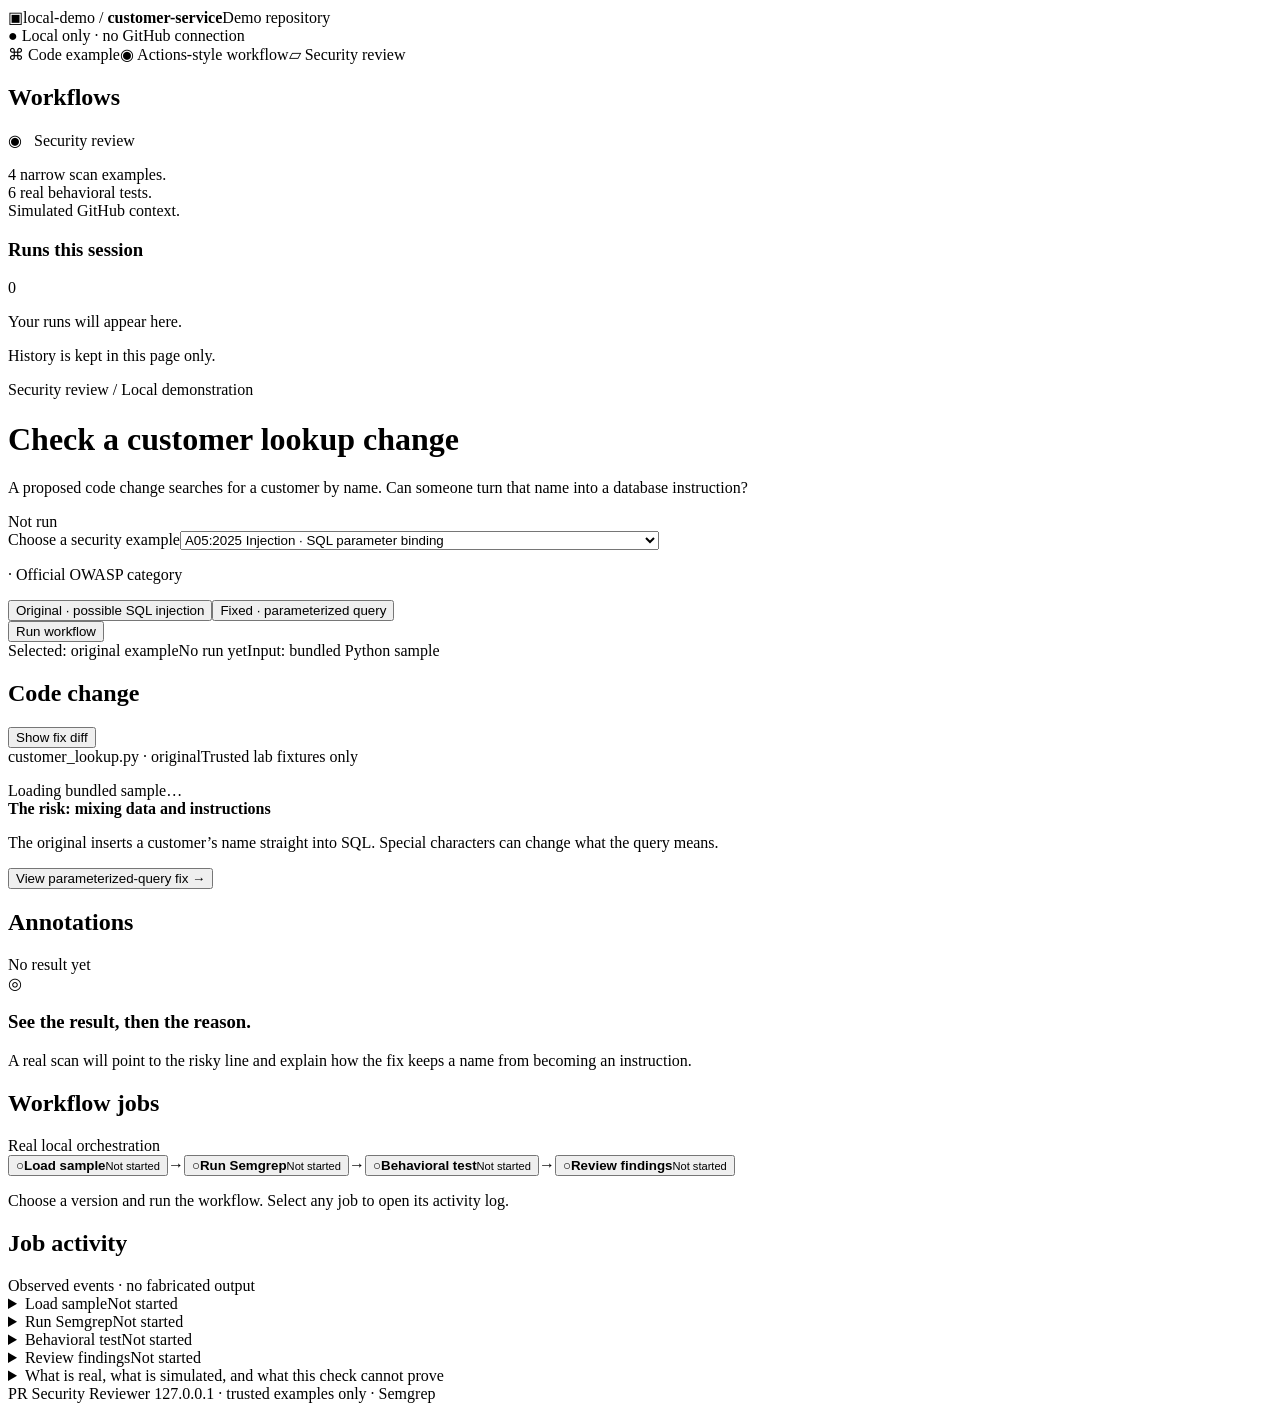
==== demo/ui/index.html @ b2082150 "Prepare current local reviewer, durable worker, and isolated demos" ====
<!doctype html>
<html lang="en"><head><meta charset="utf-8"><meta name="viewport" content="width=device-width,initial-scale=1"><title>Security review · Local workflow</title><link rel="stylesheet" href="/ui/demo.css"><script defer src="/ui/demo.js"></script></head>
<body><header><div class="repo"><span class="repo-icon" aria-hidden="true">▣</span><span>local-demo <span class="slash">/</span> <strong>customer-service</strong></span><span class="tag">Demo repository</span></div><div class="local">● Local only · no GitHub connection</div></header><nav class="repo-nav" aria-label="Demo context"><span>⌘ Code example</span><span class="nav-active">◉ Actions-style workflow</span><span>▱ Security review</span></nav>
<div class="layout"><aside class="sidebar"><h2>Workflows</h2><div class="selected-workflow">◉ &nbsp; Security review</div><p>4 narrow scan examples.<br>6 real behavioral tests.<br>Simulated GitHub context.</p><div class="history-heading"><h3>Runs this session</h3><span id="run-count">0</span></div><div id="history"><p class="empty-history">Your runs will appear here.</p></div><p class="history-note">History is kept in this page only.</p></aside>
<main><div class="run-heading"><div><p class="breadcrumb">Security review / Local demonstration</p><h1 id="scenario-title">Check a customer lookup change</h1><p class="intro" id="scenario-intro">A proposed code change searches for a customer by name. Can someone turn that name into a database instruction?</p></div><span id="overall" class="badge neutral">Not run</span></div>
<div class="scenario-picker"><label for="scenario">Choose a security example</label><select id="scenario"><option value="access">A01:2025 Broken Access Control · Invoice ownership</option><option value="config">A02:2025 Security Misconfiguration · Debug responses</option><option value="supply">A03:2025 Software Supply Chain Failures · Dependency release gates</option><option value="tls">A04:2025 Cryptographic Failures · TLS certificate verification</option><option value="sql" selected>A05:2025 Injection · SQL parameter binding</option><option value="design">A06:2025 Insecure Design · One coupon per customer</option><option value="auth">A07:2025 Authentication Failures · Session rotation at login</option><option value="yaml">A08:2025 Software or Data Integrity Failures · Safe YAML deserialization</option><option value="logging">A09:2025 Security Logging and Alerting Failures · Observable access denials</option><option value="errors">A10:2025 Mishandling of Exceptional Conditions · Fail closed on timeout</option></select></div>
<p class="category-context"><strong id="category"></strong> · <a id="category-source" target="_blank" rel="noopener noreferrer">Official OWASP category</a><br><span id="review-mode"></span></p><div class="run-controls"><div class="choices" role="group" aria-label="Choose code version"><button id="vulnerable" class="choice active" aria-pressed="true">Original · possible SQL injection</button><button id="fixed" class="choice" aria-pressed="false">Fixed · parameterized query</button></div><button id="run" class="primary">Run workflow</button></div>
<div class="run-meta"><span id="selected">Selected: original example</span><span id="duration">No run yet</span><span>Input: bundled Python sample</span></div>
<div class="review-grid"><section class="panel"><div class="section-head"><h2>Code change</h2><button id="diff" class="link-button" aria-pressed="false">Show fix diff</button></div><div class="file-label"><span id="filename">customer_lookup.py · original</span><span>Trusted lab fixtures only</span></div><p id="highlight-note" class="highlight-note"></p><div id="code" class="code" tabindex="0" aria-label="Python sample with line numbers">Loading bundled sample…</div><div class="explanation"><strong id="explain-title">The risk: mixing data and instructions</strong><p id="explain">The original inserts a customer’s name straight into SQL. Special characters can change what the query means.</p><button id="apply" class="secondary">View parameterized-query fix →</button></div></section>
<section class="panel"><div class="section-head"><h2>Annotations</h2><span id="annotation-count">No result yet</span></div><div id="findings" aria-busy="false"><div class="empty"><span aria-hidden="true">◎</span><h3>See the result, then the reason.</h3><p>A real scan will point to the risky line and explain how the fix keeps a name from becoming an instruction.</p></div></div></section></div>
<section class="workflow-panel" aria-labelledby="workflow-title"><div class="section-head"><h2 id="workflow-title">Workflow jobs</h2><span>Real local orchestration</span></div><div class="pipeline"><button id="stage-load" class="job queued" data-log="load"><span class="job-icon">○</span><span><strong>Load sample</strong><small>Not started</small></span></button><span class="connector" aria-hidden="true">→</span><button id="stage-scan" class="job queued" data-log="scan"><span class="job-icon">○</span><span><strong>Run Semgrep</strong><small>Not started</small></span></button><span class="connector" aria-hidden="true">→</span><button id="stage-behavior" class="job queued" data-log="behavior"><span class="job-icon">○</span><span><strong>Behavioral test</strong><small>Not started</small></span></button><span class="connector" aria-hidden="true">→</span><button id="stage-review" class="job queued" data-log="review"><span class="job-icon">○</span><span><strong>Review findings</strong><small>Not started</small></span></button></div><p id="activity" class="activity" role="status" aria-live="polite">Choose a version and run the workflow. Select any job to open its activity log.</p></section>
<section class="logs panel" aria-label="Job logs"><div class="section-head"><h2>Job activity</h2><span>Observed events · no fabricated output</span></div><details id="log-load"><summary><span>Load sample</span><span id="log-load-state">Not started</span></summary><pre id="load-log">No activity yet.</pre></details><details id="log-scan"><summary><span>Run Semgrep</span><span id="log-scan-state">Not started</span></summary><pre id="scan-log">No activity yet.</pre></details><details id="log-behavior"><summary><span>Behavioral test</span><span id="log-behavior-state">Not started</span></summary><pre id="behavior-log">No activity yet.</pre></details><details id="log-review"><summary><span>Review findings</span><span id="log-review-state">Not started</span></summary><pre id="review-log">No activity yet.</pre></details></section>
<details class="limitations"><summary>What is real, what is simulated, and what this check cannot prove</summary><p>Source loading, Semgrep scans, results, run durations, and activity events are real and local. Repository context is a demonstration, not a GitHub workflow. No checks, comments, or code changes are sent to GitHub.</p><p>Only bundled samples can be scanned. Six authored, hash-pinned fixtures execute in bounded child processes using synthetic services only. Static scanner fixtures are never executed. No dependency is installed, external alert sent, or network request made by a fixture. Four categories have narrow demo rules for debug mode, TLS verification, SQL concatenation and YAML loading. Six categories have actual behavioral assertions against synthetic adapters. A pass proves only those lab assertions, not the behavior of real databases, identity providers, build pipelines or monitoring systems. They do not detect every variant or prove input validation correct. A scan pass means no finding under its rule; a behavioral pass means the stated lab assertions held. Neither proves general security. The production webhook’s existing rules are unchanged.</p><p>This process is not an operating-system sandbox. Production use still awaits Linux container isolation tests and resolution of five scanner dependency advisories. No secrets or arbitrary repository uploads are accepted.</p></details><footer>PR Security Reviewer <span>127.0.0.1 · trusted examples only · Semgrep</span></footer></main></div></body></html>
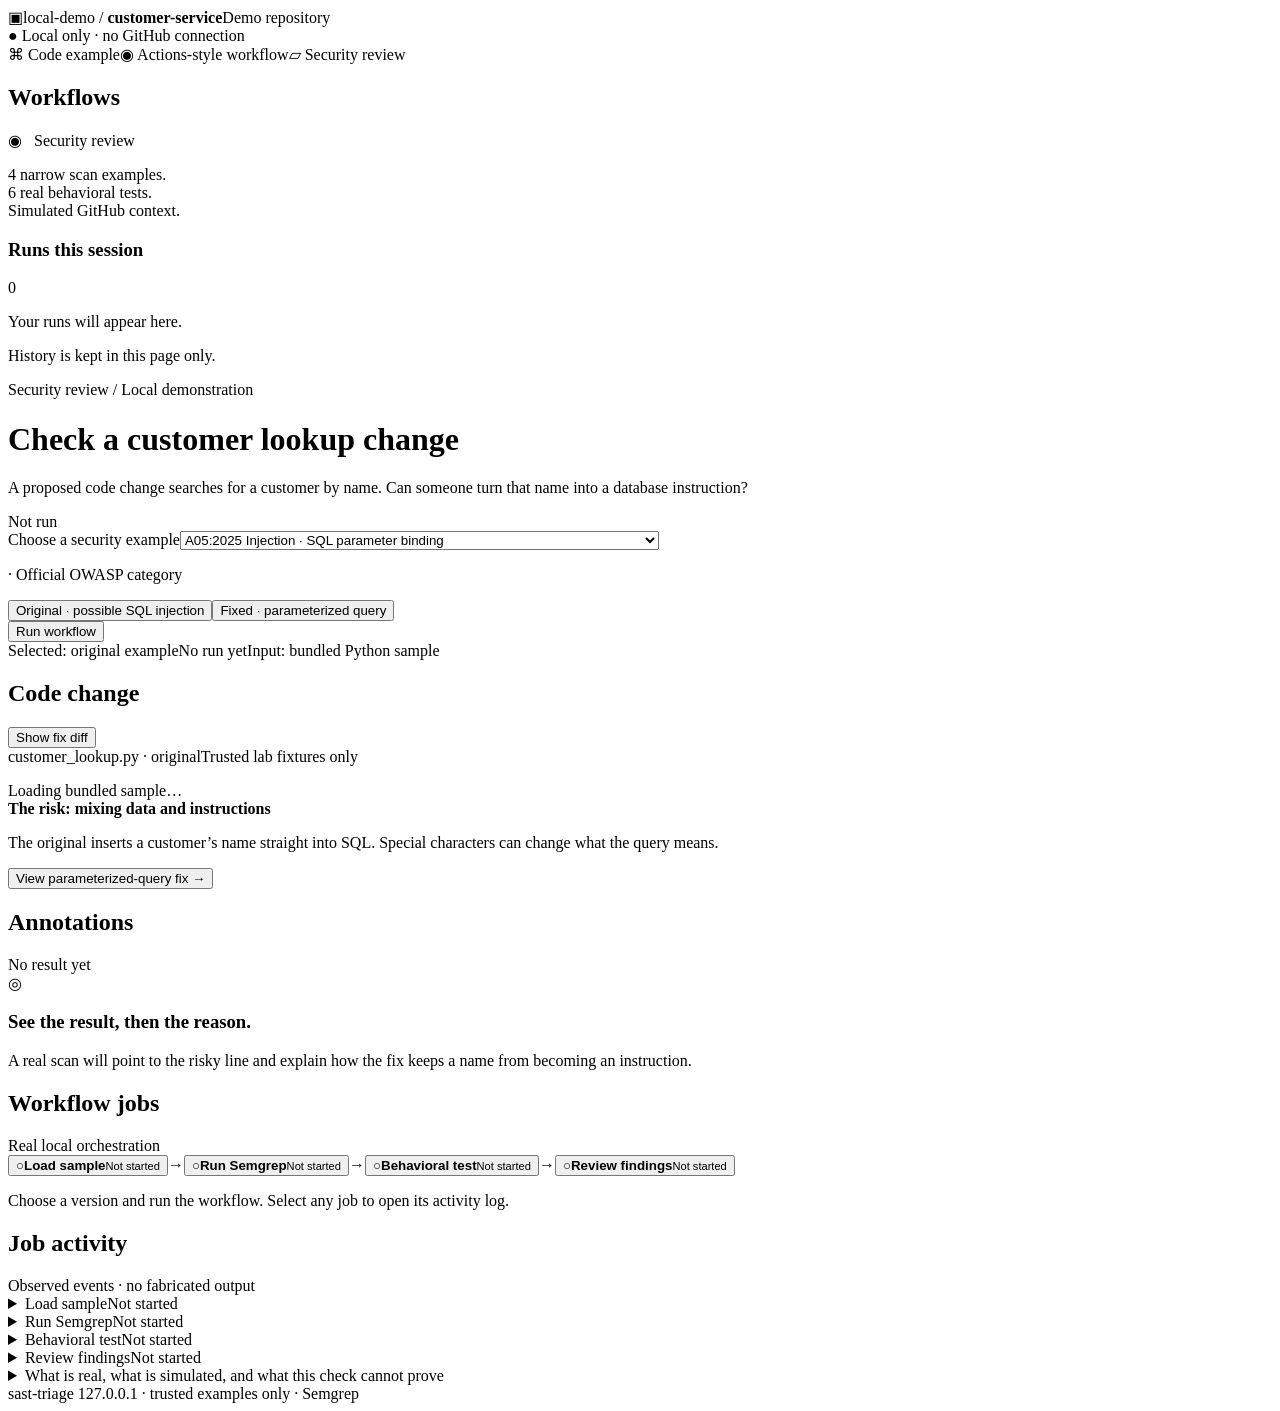
==== commit de5e63e5: "Rename the project to sast-triage and document the triage plan The README now says what works today " ====
--- a/demo/ui/index.html
+++ b/demo/ui/index.html
@@ -10,4 +10,4 @@
 <section class="panel"><div class="section-head"><h2>Annotations</h2><span id="annotation-count">No result yet</span></div><div id="findings" aria-busy="false"><div class="empty"><span aria-hidden="true">◎</span><h3>See the result, then the reason.</h3><p>A real scan will point to the risky line and explain how the fix keeps a name from becoming an instruction.</p></div></div></section></div>
 <section class="workflow-panel" aria-labelledby="workflow-title"><div class="section-head"><h2 id="workflow-title">Workflow jobs</h2><span>Real local orchestration</span></div><div class="pipeline"><button id="stage-load" class="job queued" data-log="load"><span class="job-icon">○</span><span><strong>Load sample</strong><small>Not started</small></span></button><span class="connector" aria-hidden="true">→</span><button id="stage-scan" class="job queued" data-log="scan"><span class="job-icon">○</span><span><strong>Run Semgrep</strong><small>Not started</small></span></button><span class="connector" aria-hidden="true">→</span><button id="stage-behavior" class="job queued" data-log="behavior"><span class="job-icon">○</span><span><strong>Behavioral test</strong><small>Not started</small></span></button><span class="connector" aria-hidden="true">→</span><button id="stage-review" class="job queued" data-log="review"><span class="job-icon">○</span><span><strong>Review findings</strong><small>Not started</small></span></button></div><p id="activity" class="activity" role="status" aria-live="polite">Choose a version and run the workflow. Select any job to open its activity log.</p></section>
 <section class="logs panel" aria-label="Job logs"><div class="section-head"><h2>Job activity</h2><span>Observed events · no fabricated output</span></div><details id="log-load"><summary><span>Load sample</span><span id="log-load-state">Not started</span></summary><pre id="load-log">No activity yet.</pre></details><details id="log-scan"><summary><span>Run Semgrep</span><span id="log-scan-state">Not started</span></summary><pre id="scan-log">No activity yet.</pre></details><details id="log-behavior"><summary><span>Behavioral test</span><span id="log-behavior-state">Not started</span></summary><pre id="behavior-log">No activity yet.</pre></details><details id="log-review"><summary><span>Review findings</span><span id="log-review-state">Not started</span></summary><pre id="review-log">No activity yet.</pre></details></section>
-<details class="limitations"><summary>What is real, what is simulated, and what this check cannot prove</summary><p>Source loading, Semgrep scans, results, run durations, and activity events are real and local. Repository context is a demonstration, not a GitHub workflow. No checks, comments, or code changes are sent to GitHub.</p><p>Only bundled samples can be scanned. Six authored, hash-pinned fixtures execute in bounded child processes using synthetic services only. Static scanner fixtures are never executed. No dependency is installed, external alert sent, or network request made by a fixture. Four categories have narrow demo rules for debug mode, TLS verification, SQL concatenation and YAML loading. Six categories have actual behavioral assertions against synthetic adapters. A pass proves only those lab assertions, not the behavior of real databases, identity providers, build pipelines or monitoring systems. They do not detect every variant or prove input validation correct. A scan pass means no finding under its rule; a behavioral pass means the stated lab assertions held. Neither proves general security. The production webhook’s existing rules are unchanged.</p><p>This process is not an operating-system sandbox. Production use still awaits Linux container isolation tests and resolution of five scanner dependency advisories. No secrets or arbitrary repository uploads are accepted.</p></details><footer>PR Security Reviewer <span>127.0.0.1 · trusted examples only · Semgrep</span></footer></main></div></body></html>
+<details class="limitations"><summary>What is real, what is simulated, and what this check cannot prove</summary><p>Source loading, Semgrep scans, results, run durations, and activity events are real and local. Repository context is a demonstration, not a GitHub workflow. No checks, comments, or code changes are sent to GitHub.</p><p>Only bundled samples can be scanned. Six authored, hash-pinned fixtures execute in bounded child processes using synthetic services only. Static scanner fixtures are never executed. No dependency is installed, external alert sent, or network request made by a fixture. Four categories have narrow demo rules for debug mode, TLS verification, SQL concatenation and YAML loading. Six categories have actual behavioral assertions against synthetic adapters. A pass proves only those lab assertions, not the behavior of real databases, identity providers, build pipelines or monitoring systems. They do not detect every variant or prove input validation correct. A scan pass means no finding under its rule; a behavioral pass means the stated lab assertions held. Neither proves general security. The production webhook’s existing rules are unchanged.</p><p>This process is not an operating-system sandbox. Production use still awaits Linux container isolation tests and resolution of five scanner dependency advisories. No secrets or arbitrary repository uploads are accepted.</p></details><footer>sast-triage <span>127.0.0.1 · trusted examples only · Semgrep</span></footer></main></div></body></html>
